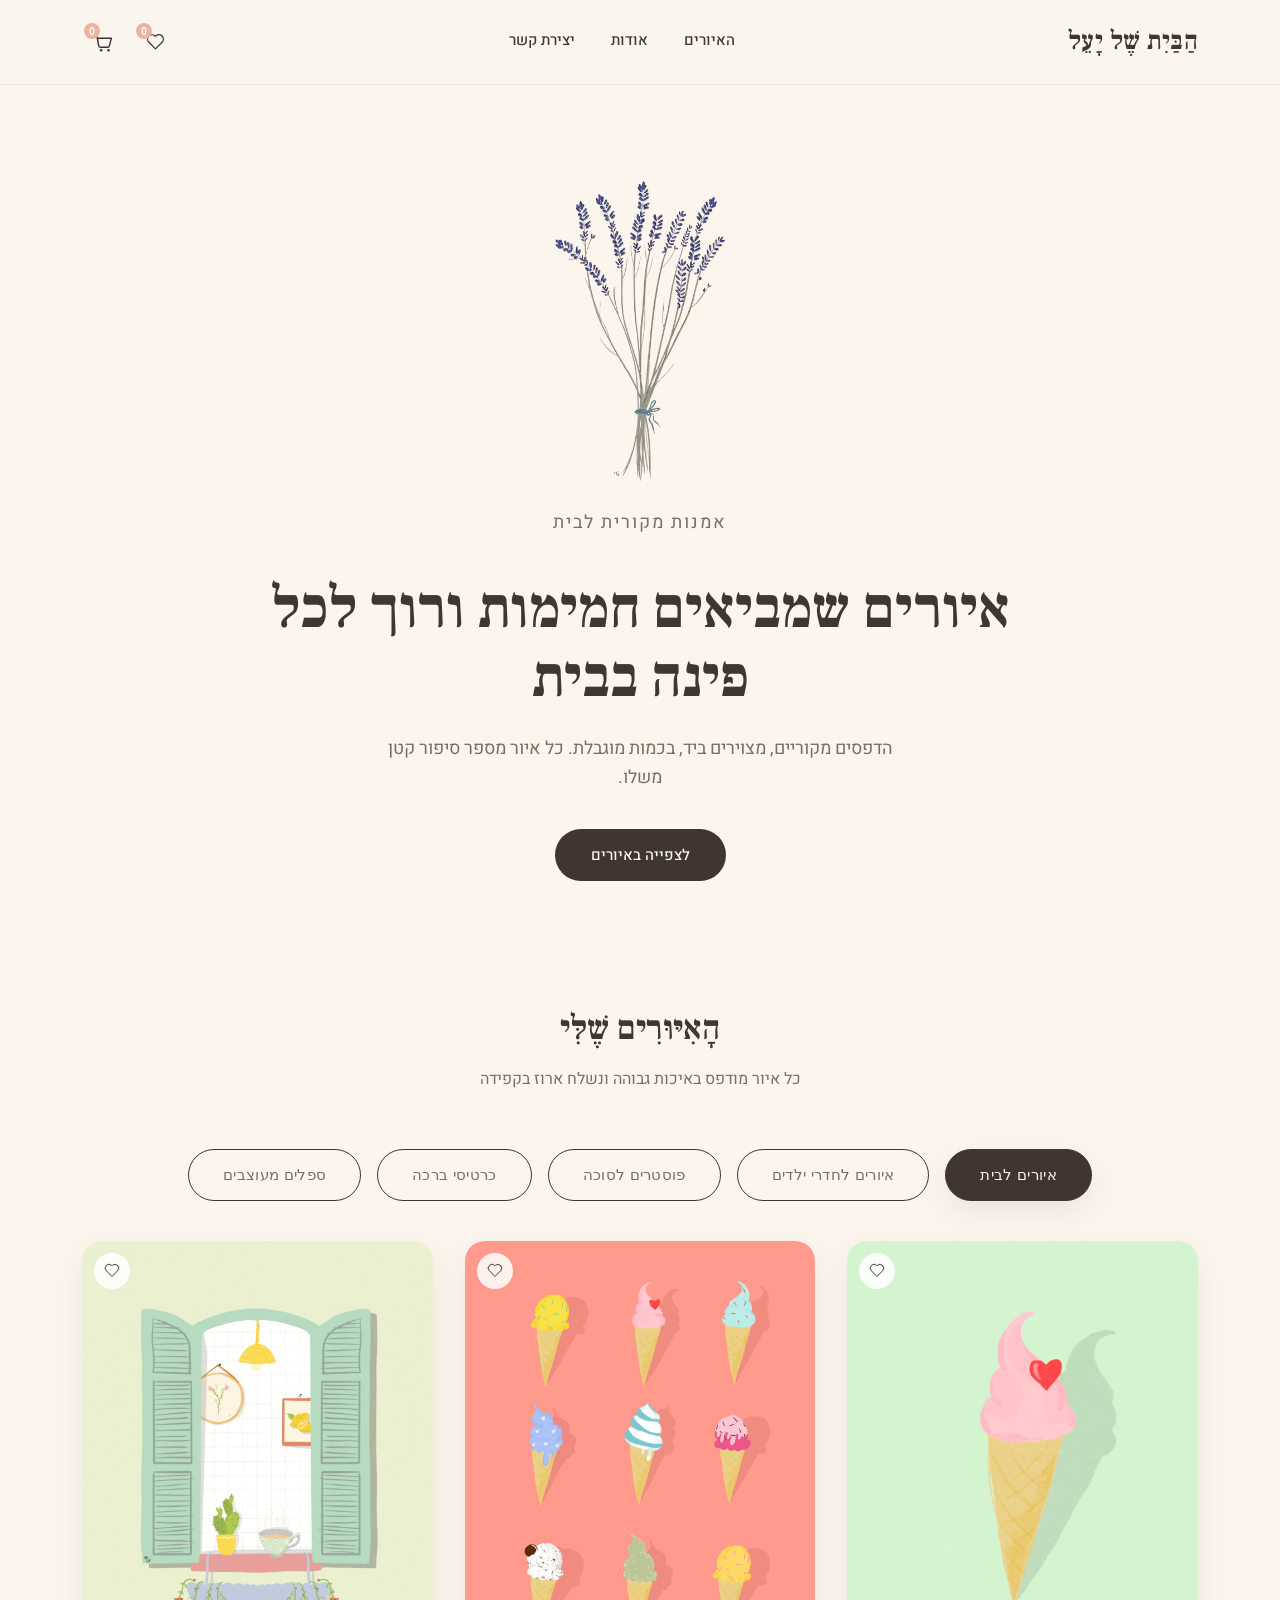
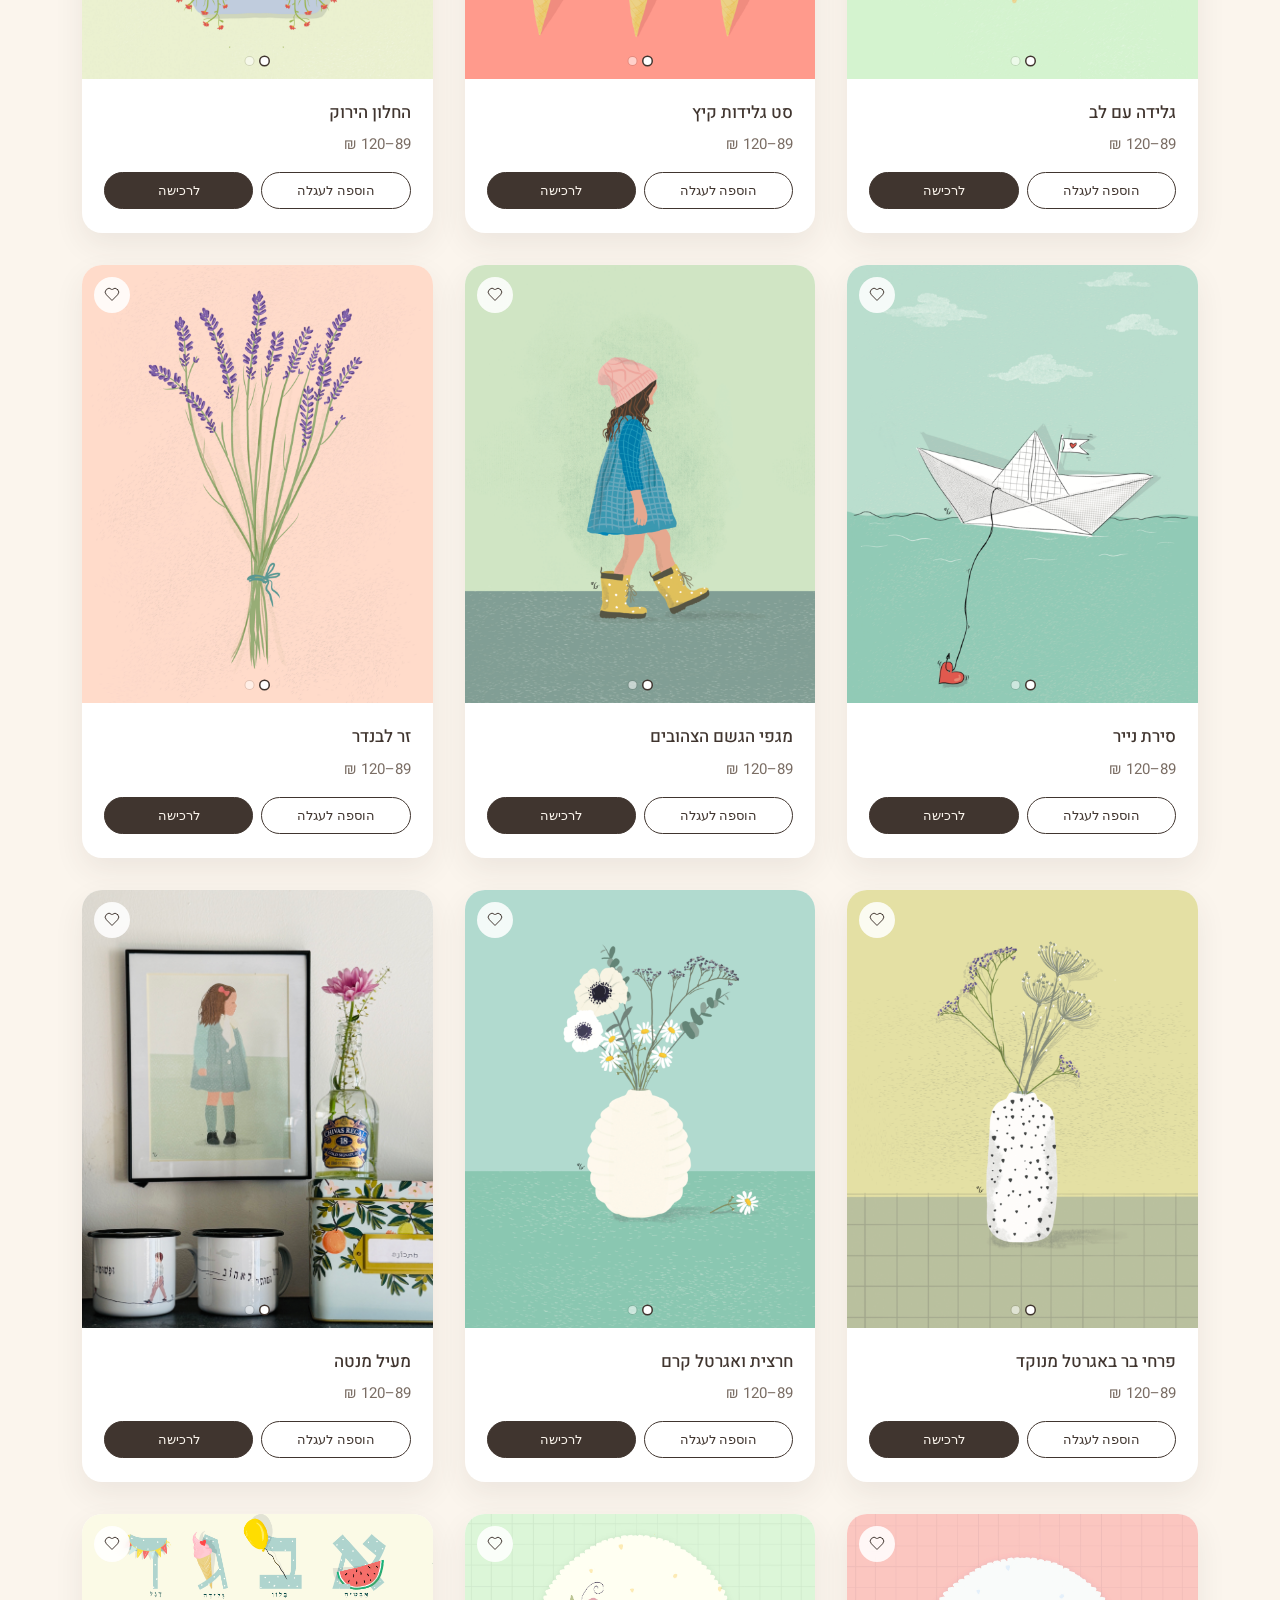
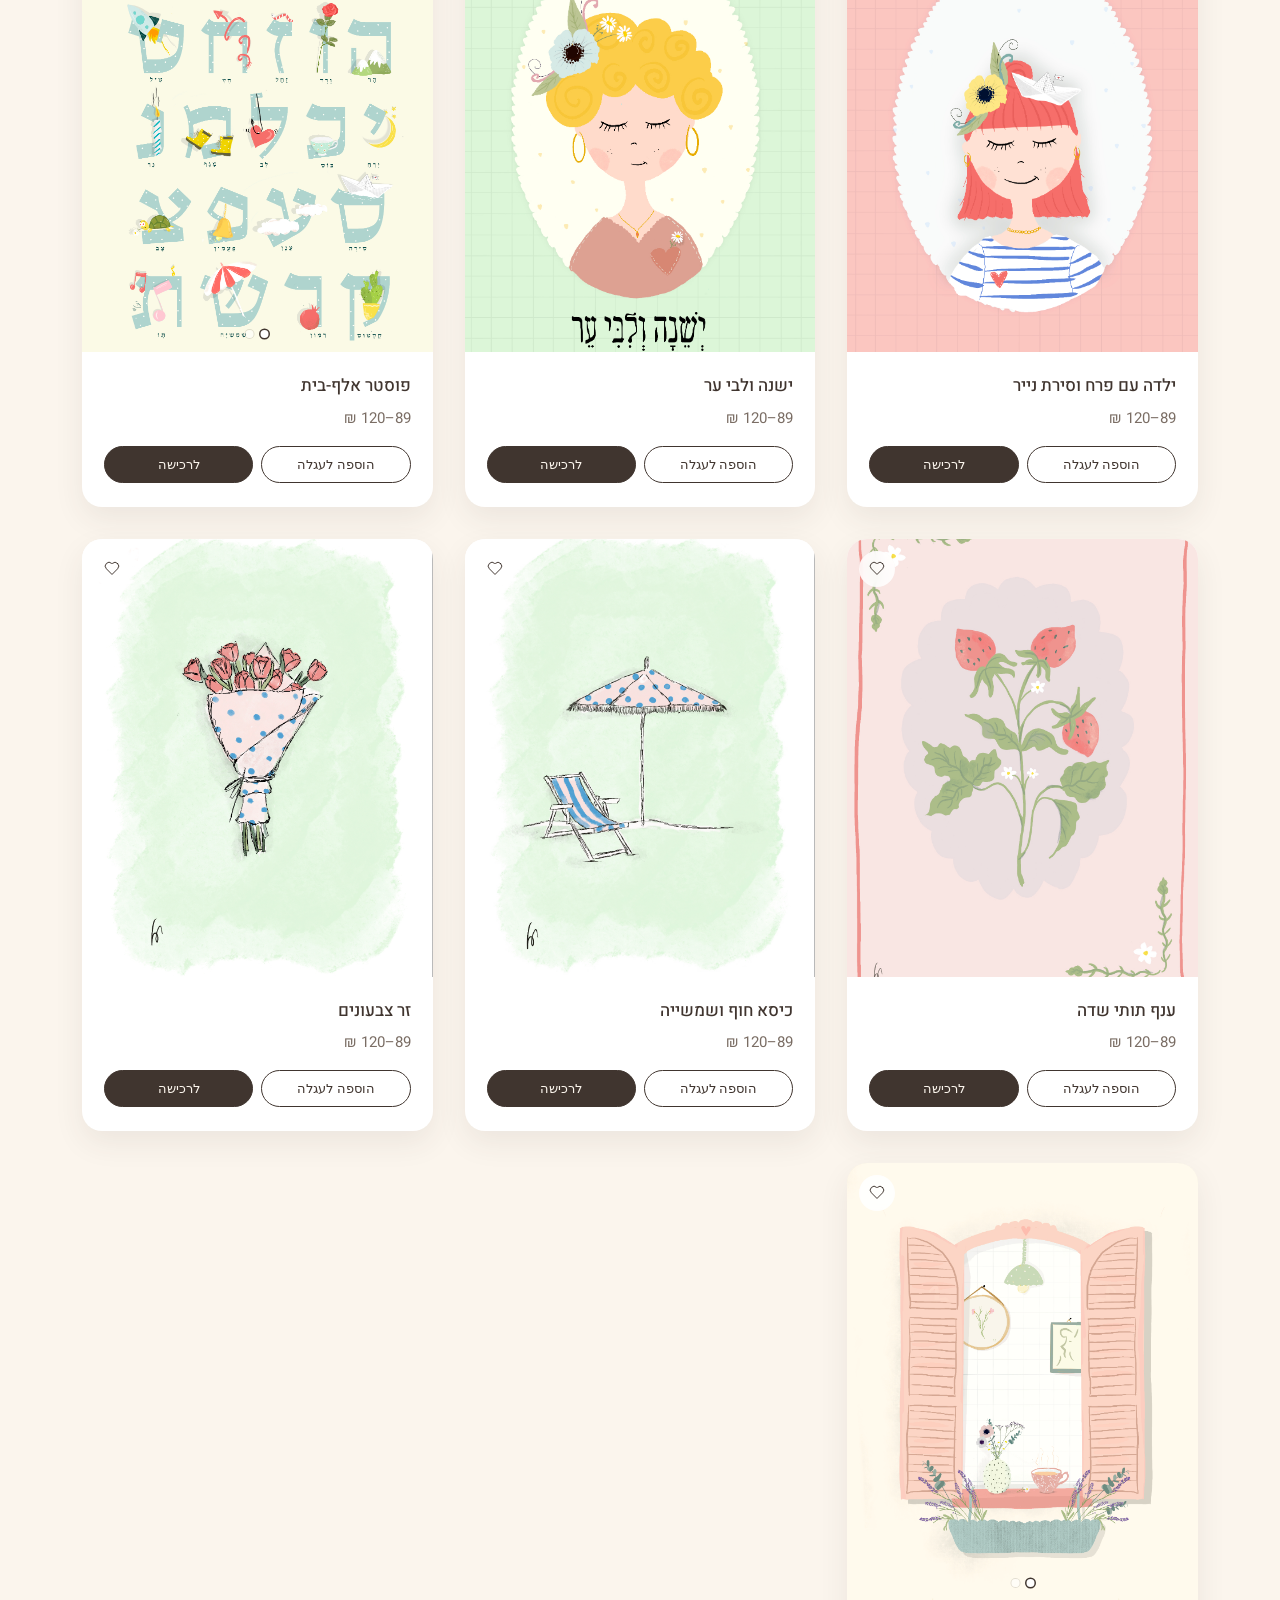
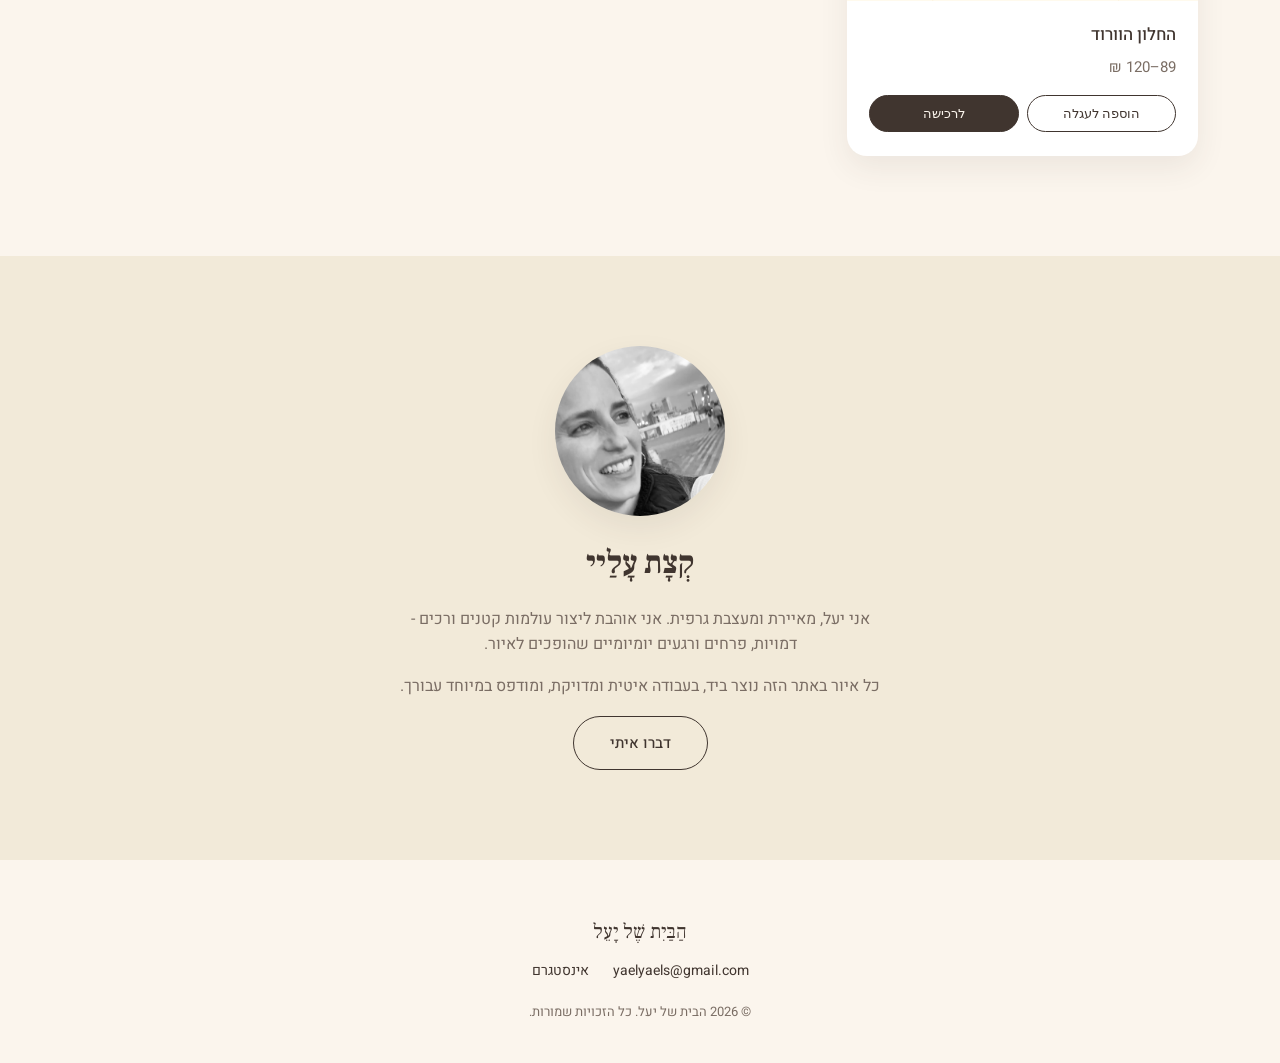
==== shop/index.html @ f5dd79ad "Add illustration shop site under /shop Full storefront for Yael's illustrations, kids room prints, s" ====
<!DOCTYPE html>
<html lang="he" dir="rtl">
<head>
<meta charset="UTF-8">
<meta name="viewport" content="width=device-width, initial-scale=1.0">
<title>הַבַּיִת שֶׁל יָעֵל | איורים מקוריים</title>
<meta name="description" content="חנות איורים מקוריים - הדפסים ואמנות מקורית מאת יעל.">
<link rel="stylesheet" href="css/style.css?v=30">
</head>
<body>

<header class="site-header">
  <div class="container">
    <a href="#" class="logo">הַבַּיִת <span>שֶׁל יָעֵל</span></a>
    <nav class="nav-links">
      <a href="#gallery">האיורים</a>
      <a href="#about">אודות</a>
      <a href="#contact">יצירת קשר</a>
    </nav>
    <div class="header-icons">
      <button class="icon-btn" id="favorites-btn" aria-label="אהבתי">
        <svg viewBox="0 0 24 24" width="21" height="21"><path d="M19.5 4.6a5 5 0 0 0-7.1 0L12 5l-.4-.4a5 5 0 0 0-7.1 7.1L12 19.3l7.5-7.6a5 5 0 0 0 0-7.1z" fill="none" stroke="currentColor" stroke-width="1.4" stroke-linecap="round" stroke-linejoin="round"/></svg>
        <span class="badge" id="favorites-count">0</span>
      </button>
      <button class="icon-btn" id="cart-btn" aria-label="עגלת קניות">
        <svg viewBox="0 0 24 24" width="22" height="22"><path d="M3 4h2l2.4 12.2a2 2 0 0 0 2 1.6h7.6a2 2 0 0 0 2-1.6L21 8H6" fill="none" stroke="currentColor" stroke-width="1.6" stroke-linecap="round" stroke-linejoin="round"/><circle cx="10" cy="21" r="1.4" fill="currentColor"/><circle cx="18" cy="21" r="1.4" fill="currentColor"/></svg>
        <span class="badge" id="cart-count">0</span>
      </button>
    </div>
  </div>
</header>

<section class="hero">
  <div class="container hero-content">
    <img src="images/hero-flower.png" alt="" class="hero-illustration">
    <p class="hero-eyebrow">אמנות מקורית לבית</p>
    <h1>איורים שמביאים חמימות ורוך לכל פינה בבית</h1>
    <p>הדפסים מקוריים, מצוירים ביד, בכמות מוגבלת. כל איור מספר סיפור קטן משלו.</p>
    <a href="#gallery" class="btn btn-primary">לצפייה באיורים</a>
  </div>
</section>

<section class="gallery-section" id="gallery">
  <div class="container">
    <h2 class="section-title">הָאִיּוּרִים שֶׁלִּי</h2>
    <p class="section-subtitle" id="section-subtitle">כל איור מודפס באיכות גבוהה ונשלח ארוז בקפידה</p>
    <div class="category-tabs">
      <button class="category-tab active" data-category="home">איורים לבית</button>
      <button class="category-tab" data-category="kids">איורים לחדרי ילדים</button>
      <button class="category-tab" data-category="sukkah">פוסטרים לסוכה</button>
      <button class="category-tab" data-category="cards">כרטיסי ברכה</button>
      <button class="category-tab" data-category="cups">ספלים מעוצבים</button>
    </div>
    <div class="density-toggle" id="density-toggle">
      <button class="density-btn" data-density="1" aria-label="תצוגה גדולה">
        <svg viewBox="0 0 24 24" width="16" height="16"><rect x="4" y="4" width="16" height="16" rx="2" fill="none" stroke="currentColor" stroke-width="1.6"/></svg>
      </button>
      <button class="density-btn" data-density="2" aria-label="תצוגה בינונית">
        <svg viewBox="0 0 24 24" width="16" height="16"><rect x="3" y="4" width="8" height="16" rx="1.5" fill="none" stroke="currentColor" stroke-width="1.6"/><rect x="13" y="4" width="8" height="16" rx="1.5" fill="none" stroke="currentColor" stroke-width="1.6"/></svg>
      </button>
    </div>
    <div class="gallery-grid" id="gallery-grid"></div>
  </div>
</section>

<section class="about-section" id="about">
  <div class="container about-content">
    <img src="images/about-yael.jpg?v=3" alt="יעל" class="about-avatar">
    <h2>קְצָת עָלַיי</h2>
    <p>אני יעל, מאיירת ומעצבת גרפית. אני אוהבת ליצור עולמות קטנים ורכים - דמויות, פרחים ורגעים יומיומיים שהופכים לאיור.</p>
    <p>כל איור באתר הזה נוצר ביד, בעבודה איטית ומדויקת, ומודפס במיוחד עבורך.</p>
    <a href="#contact" class="btn btn-outline">דברו איתי</a>
  </div>
</section>

<footer class="site-footer" id="contact">
  <div class="container">
    <p class="footer-logo">הַבַּיִת שֶׁל יָעֵל</p>
    <div class="footer-links">
      <a href="mailto:yaelyaels@gmail.com">yaelyaels@gmail.com</a>
      <a href="https://instagram.com" target="_blank" rel="noopener">אינסטגרם</a>
    </div>
    <p class="footer-note">© 2026 הבית של יעל. כל הזכויות שמורות.</p>
  </div>
</footer>

<!-- תבנית כרטיס מוצר (משוכפלת ע"י JavaScript) -->
<template id="product-card-template">
  <article class="product-card">
    <div class="product-image">
      <img class="js-image" src="" alt="">
      <video class="js-video" muted loop playsinline></video>
      <button class="heart-btn js-heart" aria-label="הוספה למועדפים" aria-pressed="false">
        <svg viewBox="0 0 24 24" width="18" height="18"><path d="M19.5 4.6a5 5 0 0 0-7.1 0L12 5l-.4-.4a5 5 0 0 0-7.1 7.1L12 19.3l7.5-7.6a5 5 0 0 0 0-7.1z"/></svg>
      </button>
      <div class="image-dots js-dots"></div>
    </div>
    <div class="product-info">
      <h3 class="product-title js-title"></h3>
      <p class="product-price js-price"></p>
      <div class="card-actions">
        <button class="btn-action btn-cart js-cart-toggle" data-mode="cart">הוספה לעגלה</button>
        <button class="btn-action btn-buy js-buy-toggle" data-mode="buy">לרכישה</button>
      </div>
      <div class="size-accordion js-accordion" hidden>
        <p class="size-accordion-label">בחרי גודל:</p>
        <div class="js-size-rows"></div>
      </div>
    </div>
  </article>
</template>

<!-- תבנית שורת גודל בתוך האקורדיון -->
<template id="size-row-template">
  <button type="button" class="size-row">
    <span class="size-row-label"></span>
    <span class="size-row-price"></span>
  </button>
</template>

<!-- תבנית נקודה בקרוסלת תמונות -->
<template id="image-dot-template">
  <button type="button" class="image-dot" aria-label="תמונה נוספת"></button>
</template>

<!-- מגירת מועדפים -->
<div class="panel-overlay" id="favorites-overlay">
  <aside class="side-panel">
    <div class="side-panel-header">
      <h2>אהבתי</h2>
      <button class="panel-close js-close-favorites" aria-label="סגירה">✕</button>
    </div>
    <div class="side-panel-body" id="favorites-list"></div>
  </aside>
</div>

<!-- מגירת עגלה -->
<div class="panel-overlay" id="cart-overlay">
  <aside class="side-panel">
    <div class="side-panel-header">
      <h2>עגלת קניות</h2>
      <button class="panel-close js-close-cart" aria-label="סגירה">✕</button>
    </div>
    <div class="side-panel-body" id="cart-list"></div>
    <div class="side-panel-footer">
      <div class="cart-total">
        <span>סה"כ</span>
        <span id="cart-total-price">0 ₪</span>
      </div>
      <p class="cart-note">כל מוצר נרכש בנפרד דרך קישור הרכישה שלו</p>
    </div>
  </aside>
</div>

<div class="panel-overlay" id="lightbox-overlay">
  <button class="lightbox-close" id="lightbox-close" aria-label="סגירה">✕</button>
  <img id="lightbox-image" src="" alt="" class="lightbox-image">
</div>

<div class="toast" id="toast"></div>

<script src="js/products.js?v=30"></script>
<script src="js/script.js?v=30"></script>
</body>
</html>
---- shop/css/style.css ----
@import url('https://fonts.googleapis.com/css2?family=Heebo:wght@300;400;500;700&family=Frank+Ruhl+Libre:wght@400;500;700&display=swap');

:root {
  --cream: #fbf5ed;
  --cream-deep: #f2ead9;
  --blush: #f3cabb;
  --blush-deep: #ecb4a0;
  --sage: #b9cabb;
  --sage-deep: #9db69f;
  --ink: #40352f;
  --ink-soft: #7a6d64;
  --white: #ffffff;
  --shadow: 0 12px 30px rgba(64, 53, 47, 0.08);
  --shadow-hover: 0 18px 40px rgba(64, 53, 47, 0.14);
}

* {
  box-sizing: border-box;
  margin: 0;
  padding: 0;
}

html {
  scroll-behavior: smooth;
}

body {
  font-family: 'Heebo', sans-serif;
  background: var(--cream);
  color: var(--ink);
  line-height: 1.6;
}

img {
  max-width: 100%;
  display: block;
}

a {
  color: inherit;
  text-decoration: none;
}

.container {
  max-width: 1180px;
  margin: 0 auto;
  padding: 0 32px;
}

/* Header */
.site-header {
  position: sticky;
  top: 0;
  z-index: 50;
  background: rgba(250, 246, 239, 0.9);
  backdrop-filter: blur(8px);
  border-bottom: 1px solid rgba(64, 53, 47, 0.08);
}

.site-header .container {
  display: flex;
  align-items: center;
  justify-content: space-between;
  height: 84px;
}

.logo {
  font-family: 'Frank Ruhl Libre', serif;
  font-size: 26px;
  font-weight: 700;
  letter-spacing: 0.5px;
}


.nav-links {
  display: flex;
  gap: 36px;
  font-size: 15px;
  font-weight: 500;
}

.nav-links a {
  position: relative;
  padding-bottom: 4px;
}

.nav-links a::after {
  content: '';
  position: absolute;
  bottom: 0;
  right: 0;
  width: 0;
  height: 2px;
  background: var(--blush-deep);
  transition: width 0.25s ease;
}

.nav-links a:hover::after {
  width: 100%;
}

.header-icons {
  display: flex;
  gap: 10px;
}

.icon-btn {
  position: relative;
  width: 42px;
  height: 42px;
  border-radius: 50%;
  border: none;
  background: transparent;
  color: var(--ink);
  cursor: pointer;
  display: flex;
  align-items: center;
  justify-content: center;
  transition: background 0.2s ease;
}

.icon-btn:hover {
  background: var(--cream-deep);
}

.badge {
  position: absolute;
  top: 2px;
  left: 2px;
  min-width: 16px;
  height: 16px;
  padding: 0 4px;
  border-radius: 999px;
  background: var(--blush-deep);
  color: var(--white);
  font-size: 10px;
  font-weight: 700;
  display: flex;
  align-items: center;
  justify-content: center;
}

/* Hero */
.hero {
  padding: 96px 0 80px;
  text-align: center;
  position: relative;
  overflow: hidden;
}

.hero-content {
  position: relative;
  z-index: 1;
}

.hero-illustration {
  display: block;
  width: auto;
  max-width: 100%;
  height: 300px;
  max-height: 40vh;
  margin: 0 auto 28px;
}

.hero-eyebrow {
  font-size: 14px;
  letter-spacing: 2px;
  color: var(--ink-soft);
  text-transform: uppercase;
  margin-bottom: 18px;
}

.hero h1 {
  font-family: 'Frank Ruhl Libre', serif;
  font-size: clamp(36px, 6vw, 58px);
  font-weight: 700;
  line-height: 1.2;
  max-width: 760px;
  margin: 0 auto 22px;
}

.hero p {
  font-size: 18px;
  color: var(--ink-soft);
  max-width: 520px;
  margin: 0 auto 36px;
}

.btn {
  display: inline-block;
  padding: 14px 36px;
  border-radius: 999px;
  font-weight: 500;
  font-size: 15px;
  cursor: pointer;
  border: none;
  transition: transform 0.2s ease, box-shadow 0.2s ease;
}

.btn-primary {
  background: var(--ink);
  color: var(--cream);
}

.btn-primary:hover {
  transform: translateY(-2px);
  box-shadow: var(--shadow-hover);
}

.btn-outline {
  background: transparent;
  border: 1.5px solid var(--ink);
  color: var(--ink);
}

.btn-outline:hover {
  background: var(--ink);
  color: var(--cream);
}

/* Gallery */
.gallery-section {
  padding: 40px 0 100px;
}

.section-title {
  text-align: center;
  font-family: 'Frank Ruhl Libre', serif;
  font-size: 34px;
  margin-bottom: 12px;
}

.section-subtitle {
  text-align: center;
  color: var(--ink-soft);
  margin-bottom: 56px;
}

.category-tabs {
  display: flex;
  flex-wrap: wrap;
  justify-content: center;
  gap: 16px;
  margin-bottom: 40px;
}

.category-tab {
  padding: 16px 34px;
  border-radius: 999px;
  border: 1.5px solid var(--ink);
  background: transparent;
  color: var(--ink-soft);
  font-size: 15px;
  font-weight: 500;
  letter-spacing: 0.3px;
  cursor: pointer;
  transition: background 0.2s ease, color 0.2s ease, box-shadow 0.2s ease, border-color 0.2s ease;
}

.category-tab:hover {
  background: var(--cream-deep);
  color: var(--ink);
}

.category-tab.active {
  background: var(--ink);
  color: var(--cream);
  border-color: var(--ink);
  box-shadow: var(--shadow);
}

.density-toggle {
  display: none;
  justify-content: center;
  gap: 8px;
  margin-bottom: 20px;
}

.density-btn {
  width: 36px;
  height: 36px;
  border-radius: 8px;
  border: 1.5px solid var(--ink);
  background: transparent;
  color: var(--ink-soft);
  cursor: pointer;
  display: flex;
  align-items: center;
  justify-content: center;
  transition: background 0.2s ease, color 0.2s ease;
}

.density-btn:hover {
  color: var(--ink);
}

.density-btn.active {
  background: var(--ink);
  color: var(--cream);
}

.gallery-grid {
  display: grid;
  grid-template-columns: repeat(auto-fill, minmax(260px, 1fr));
  gap: 32px;
}

@media (max-width: 720px) {
  .density-toggle {
    display: flex;
  }

  .gallery-grid.density-1 {
    grid-template-columns: 1fr;
  }

  .gallery-grid.density-2 {
    grid-template-columns: repeat(2, 1fr);
    gap: 14px;
  }

  .gallery-grid.density-2 .card-actions {
    flex-direction: column;
  }

  .gallery-grid.density-2 .video-card {
    grid-column: 1 / -1;
  }
}

.product-card {
  background: var(--white);
  border-radius: 20px;
  overflow: hidden;
  box-shadow: var(--shadow);
  transition: transform 0.3s ease, box-shadow 0.3s ease;
  display: flex;
  flex-direction: column;
}

.product-card:hover {
  transform: translateY(-6px);
  box-shadow: var(--shadow-hover);
}

.product-image {
  position: relative;
  aspect-ratio: 4 / 5;
  overflow: hidden;
  background: var(--cream-deep);
}

.product-image.poster-ratio {
  aspect-ratio: 842 / 1190;
}

.product-image.card-photo-ratio {
  aspect-ratio: 9 / 16;
}

.heart-btn {
  position: absolute;
  top: 12px;
  left: 12px;
  width: 36px;
  height: 36px;
  border-radius: 50%;
  border: none;
  background: rgba(255, 255, 255, 0.85);
  backdrop-filter: blur(4px);
  color: var(--ink);
  cursor: pointer;
  display: flex;
  align-items: center;
  justify-content: center;
  transition: transform 0.2s ease, color 0.2s ease;
}

.heart-btn svg {
  fill: none;
  stroke: currentColor;
  stroke-width: 1.3;
  stroke-linecap: round;
  stroke-linejoin: round;
}

.heart-btn:hover {
  transform: scale(1.08);
}

.heart-btn.active {
  color: var(--blush-deep);
}

.heart-btn.active svg {
  fill: var(--blush-deep);
  stroke: var(--blush-deep);
}

.image-dots {
  position: absolute;
  bottom: 14px;
  left: 50%;
  transform: translateX(-50%);
  display: flex;
  gap: 7px;
  z-index: 2;
}

.image-dot {
  width: 8px;
  height: 8px;
  border-radius: 50%;
  border: none;
  padding: 0;
  background: rgba(255, 255, 255, 0.55);
  box-shadow: 0 0 0 1px rgba(64, 53, 47, 0.15);
  cursor: pointer;
  transition: background 0.2s ease, transform 0.2s ease;
}

.image-dot:hover {
  transform: scale(1.15);
}

.image-dot.active {
  background: var(--white);
  box-shadow: 0 0 0 1.5px var(--ink);
}

.product-image img {
  width: 100%;
  height: 100%;
  object-fit: cover;
  transition: transform 0.5s ease;
}

.product-card:hover .product-image img {
  transform: scale(1.06);
}

.product-image video {
  width: 100%;
  height: 100%;
  object-fit: cover;
  display: block;
}

@media (min-width: 721px) {
  /* דסקטופ: מחליפים מקום בין הוידאו לכרטיס שאחריו, כך שהוידאו יושב במקום הטבעי שלו (משמאל בשורה) ולא נשאר חור */
  .video-card + .product-card {
    order: 999;
  }
}

.product-info {
  padding: 20px 22px 24px;
  display: flex;
  flex-direction: column;
  gap: 6px;
  flex: 1;
}

.product-title {
  font-size: 17px;
  font-weight: 500;
}

.product-price {
  color: var(--ink-soft);
  font-size: 15px;
}

.card-actions {
  display: flex;
  gap: 8px;
  margin-top: 10px;
}

.btn-action {
  flex: 1;
  padding: 10px 12px;
  border-radius: 999px;
  font-size: 13px;
  font-weight: 500;
  cursor: pointer;
  border: 1.5px solid var(--ink);
  background: transparent;
  color: var(--ink);
  transition: background 0.2s ease, color 0.2s ease;
}

.btn-cart:hover {
  background: var(--cream-deep);
}

.btn-buy {
  background: var(--ink);
  color: var(--cream);
  border-color: var(--ink);
}

.btn-buy:hover {
  background: var(--blush-deep);
  border-color: var(--blush-deep);
}

.size-accordion {
  margin-top: 12px;
  padding-top: 12px;
  border-top: 1px solid rgba(64, 53, 47, 0.1);
}

.size-accordion-label {
  font-size: 13px;
  color: var(--ink-soft);
  margin-bottom: 8px;
}

.size-row {
  width: 100%;
  display: flex;
  align-items: center;
  justify-content: space-between;
  padding: 10px 12px;
  margin-bottom: 6px;
  border-radius: 12px;
  border: 1px solid rgba(64, 53, 47, 0.15);
  background: var(--cream);
  cursor: pointer;
  font-size: 14px;
  transition: border-color 0.2s ease, background 0.2s ease;
}

.size-row:last-child {
  margin-bottom: 0;
}

.size-row:hover {
  border-color: var(--blush-deep);
  background: var(--white);
}

.size-row-label {
  font-weight: 500;
}

.size-row-price {
  color: var(--ink-soft);
}

/* Empty state (no products yet) */
.empty-state {
  text-align: center;
  padding: 80px 20px;
  color: var(--ink-soft);
  grid-column: 1 / -1;
}

/* Side panels (favorites / cart) */
.panel-overlay {
  position: fixed;
  inset: 0;
  background: rgba(64, 53, 47, 0.45);
  z-index: 100;
  opacity: 0;
  pointer-events: none;
  transition: opacity 0.25s ease;
}

.panel-overlay.active {
  opacity: 1;
  pointer-events: auto;
}

.side-panel {
  position: absolute;
  top: 0;
  right: 0;
  height: 100%;
  width: min(400px, 100%);
  background: var(--white);
  display: flex;
  flex-direction: column;
  transform: translateX(100%);
  transition: transform 0.3s ease;
}

.panel-overlay.active .side-panel {
  transform: translateX(0);
}

.side-panel-header {
  display: flex;
  align-items: center;
  justify-content: space-between;
  padding: 24px 24px 16px;
  border-bottom: 1px solid rgba(64, 53, 47, 0.1);
}

.side-panel-header h2 {
  font-family: 'Frank Ruhl Libre', serif;
  font-size: 22px;
}

.panel-close {
  width: 34px;
  height: 34px;
  border-radius: 50%;
  border: none;
  background: var(--cream);
  cursor: pointer;
  font-size: 16px;
}

.panel-close:hover {
  background: var(--blush);
}

.side-panel-body {
  flex: 1;
  overflow-y: auto;
  padding: 16px 24px;
}

.panel-item {
  display: flex;
  align-items: center;
  gap: 12px;
  padding: 12px 0;
  border-bottom: 1px solid rgba(64, 53, 47, 0.08);
}

.panel-item img {
  width: 60px;
  height: 60px;
  border-radius: 10px;
  object-fit: cover;
  flex-shrink: 0;
}

.panel-item-info {
  flex: 1;
}

.panel-item-title {
  font-size: 14px;
  font-weight: 500;
  margin-bottom: 2px;
}

.panel-item-price {
  font-size: 13px;
  color: var(--ink-soft);
}

.panel-item-buy {
  display: inline-block;
  margin-top: 4px;
  font-size: 12px;
  font-weight: 600;
  color: var(--blush-deep);
  text-decoration: underline;
}

.panel-item-remove {
  width: 26px;
  height: 26px;
  border-radius: 50%;
  border: none;
  background: var(--cream-deep);
  cursor: pointer;
  font-size: 12px;
  flex-shrink: 0;
}

.panel-item-remove:hover {
  background: var(--blush);
}

.side-panel-footer {
  padding: 16px 24px 24px;
  border-top: 1px solid rgba(64, 53, 47, 0.1);
}

.cart-total {
  display: flex;
  justify-content: space-between;
  font-weight: 600;
  font-size: 16px;
  margin-bottom: 6px;
}

.cart-note {
  font-size: 12px;
  color: var(--ink-soft);
}

/* Toast */
.toast {
  position: fixed;
  bottom: 28px;
  left: 50%;
  transform: translateX(-50%) translateY(20px);
  background: var(--ink);
  color: var(--cream);
  padding: 12px 22px;
  border-radius: 999px;
  font-size: 14px;
  opacity: 0;
  pointer-events: none;
  transition: opacity 0.25s ease, transform 0.25s ease;
  z-index: 200;
}

.toast.active {
  opacity: 1;
  transform: translateX(-50%) translateY(0);
}

/* Lightbox */
#lightbox-overlay {
  display: flex;
  align-items: center;
  justify-content: center;
  padding: 24px;
}

.lightbox-image {
  max-width: 100%;
  max-height: 90vh;
  border-radius: 12px;
  box-shadow: 0 20px 60px rgba(0, 0, 0, 0.3);
}

.lightbox-close {
  position: fixed;
  top: 20px;
  left: 20px;
  width: 40px;
  height: 40px;
  border-radius: 50%;
  border: none;
  background: var(--white);
  color: var(--ink);
  font-size: 18px;
  cursor: pointer;
  display: flex;
  align-items: center;
  justify-content: center;
  z-index: 1;
}

.lightbox-close:hover {
  background: var(--blush);
}

/* About */
.about-section {
  background: var(--cream-deep);
  padding: 90px 0;
}

.about-content {
  max-width: 560px;
  margin: 0 auto;
  text-align: center;
  display: flex;
  flex-direction: column;
  align-items: center;
}

.about-avatar {
  width: 170px;
  height: 170px;
  border-radius: 50%;
  object-fit: cover;
  object-position: 25% 22%;
  box-shadow: var(--shadow);
  margin-bottom: 22px;
}

.about-content h2 {
  font-family: 'Frank Ruhl Libre', serif;
  font-size: 32px;
  margin-bottom: 18px;
}

.about-content p {
  color: var(--ink-soft);
  margin-bottom: 16px;
}

/* Footer */
.site-footer {
  padding: 56px 0 40px;
  text-align: center;
}

.footer-logo {
  font-family: 'Frank Ruhl Libre', serif;
  font-size: 20px;
  margin-bottom: 12px;
}

.footer-links {
  display: flex;
  justify-content: center;
  gap: 24px;
  margin-bottom: 20px;
  font-size: 14px;
}

.footer-note {
  color: var(--ink-soft);
  font-size: 13px;
}

@media (max-width: 720px) {
  .nav-links {
    display: none;
  }
}
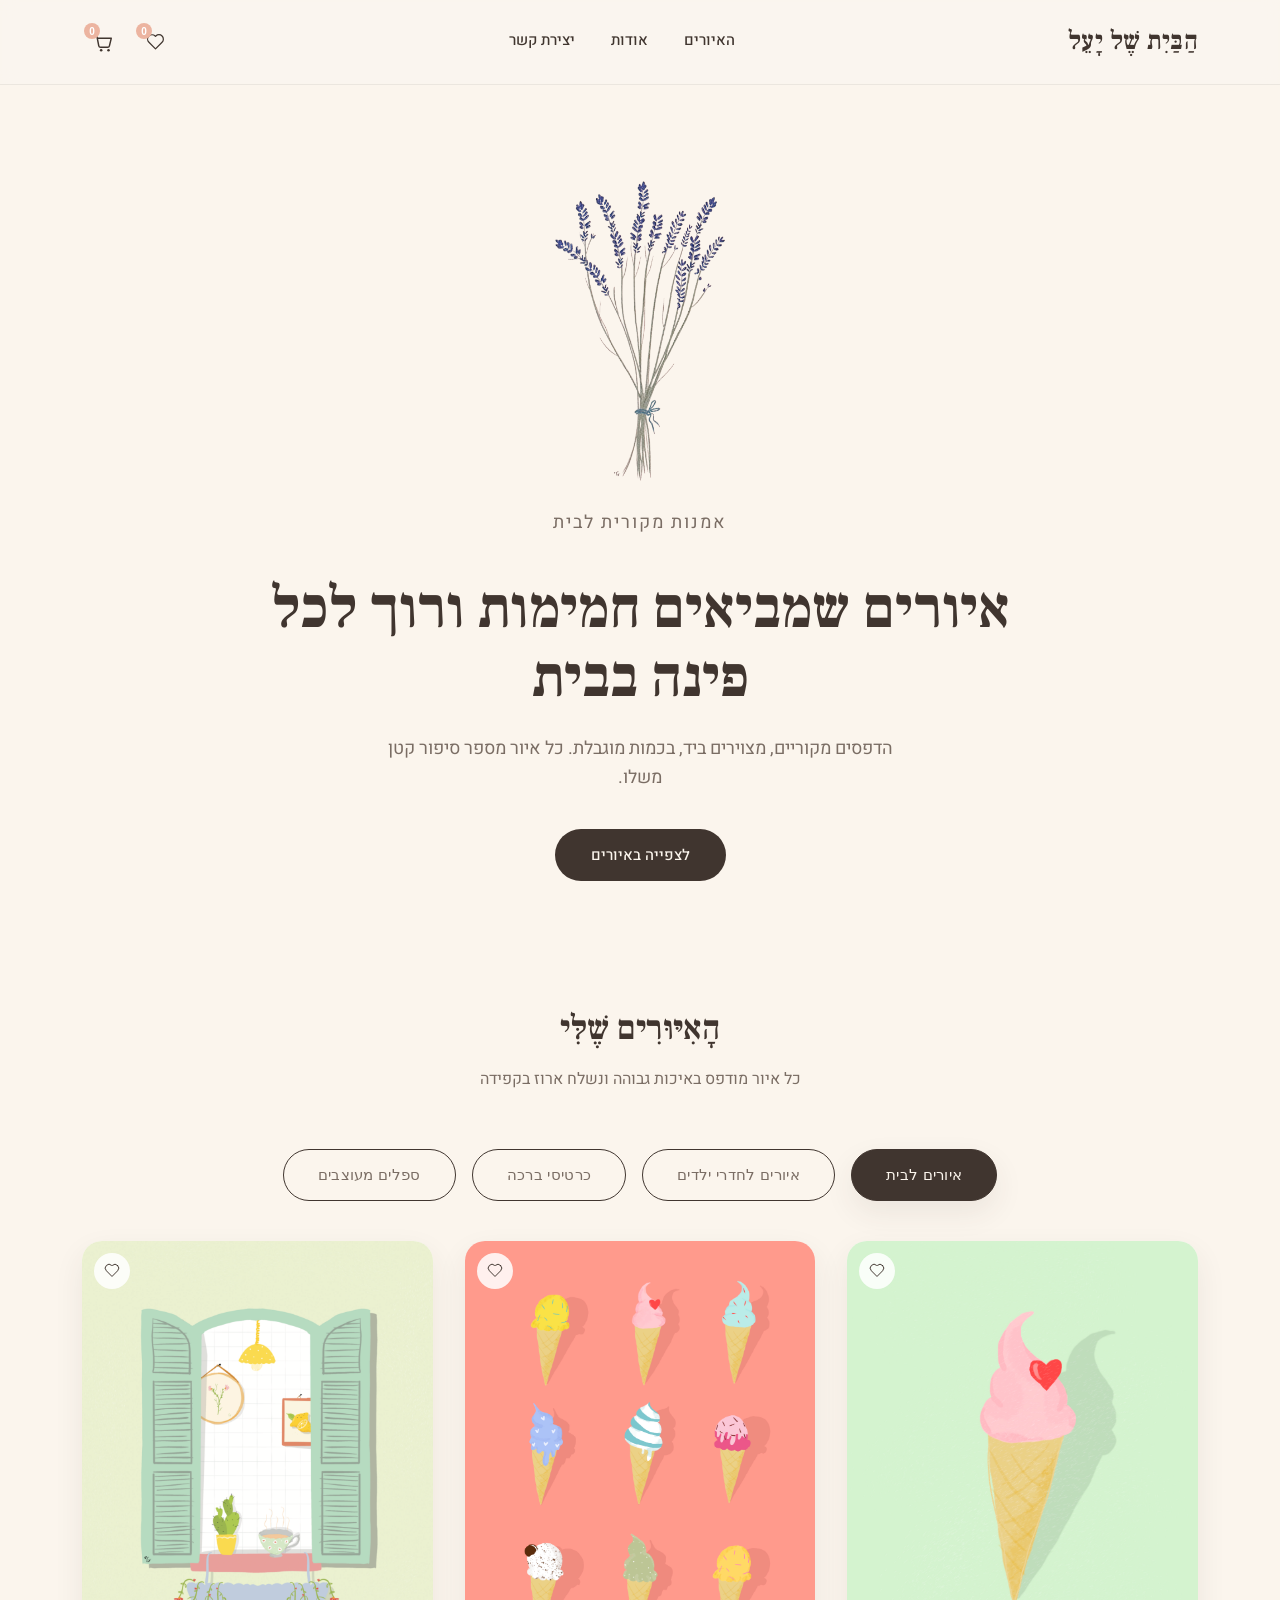
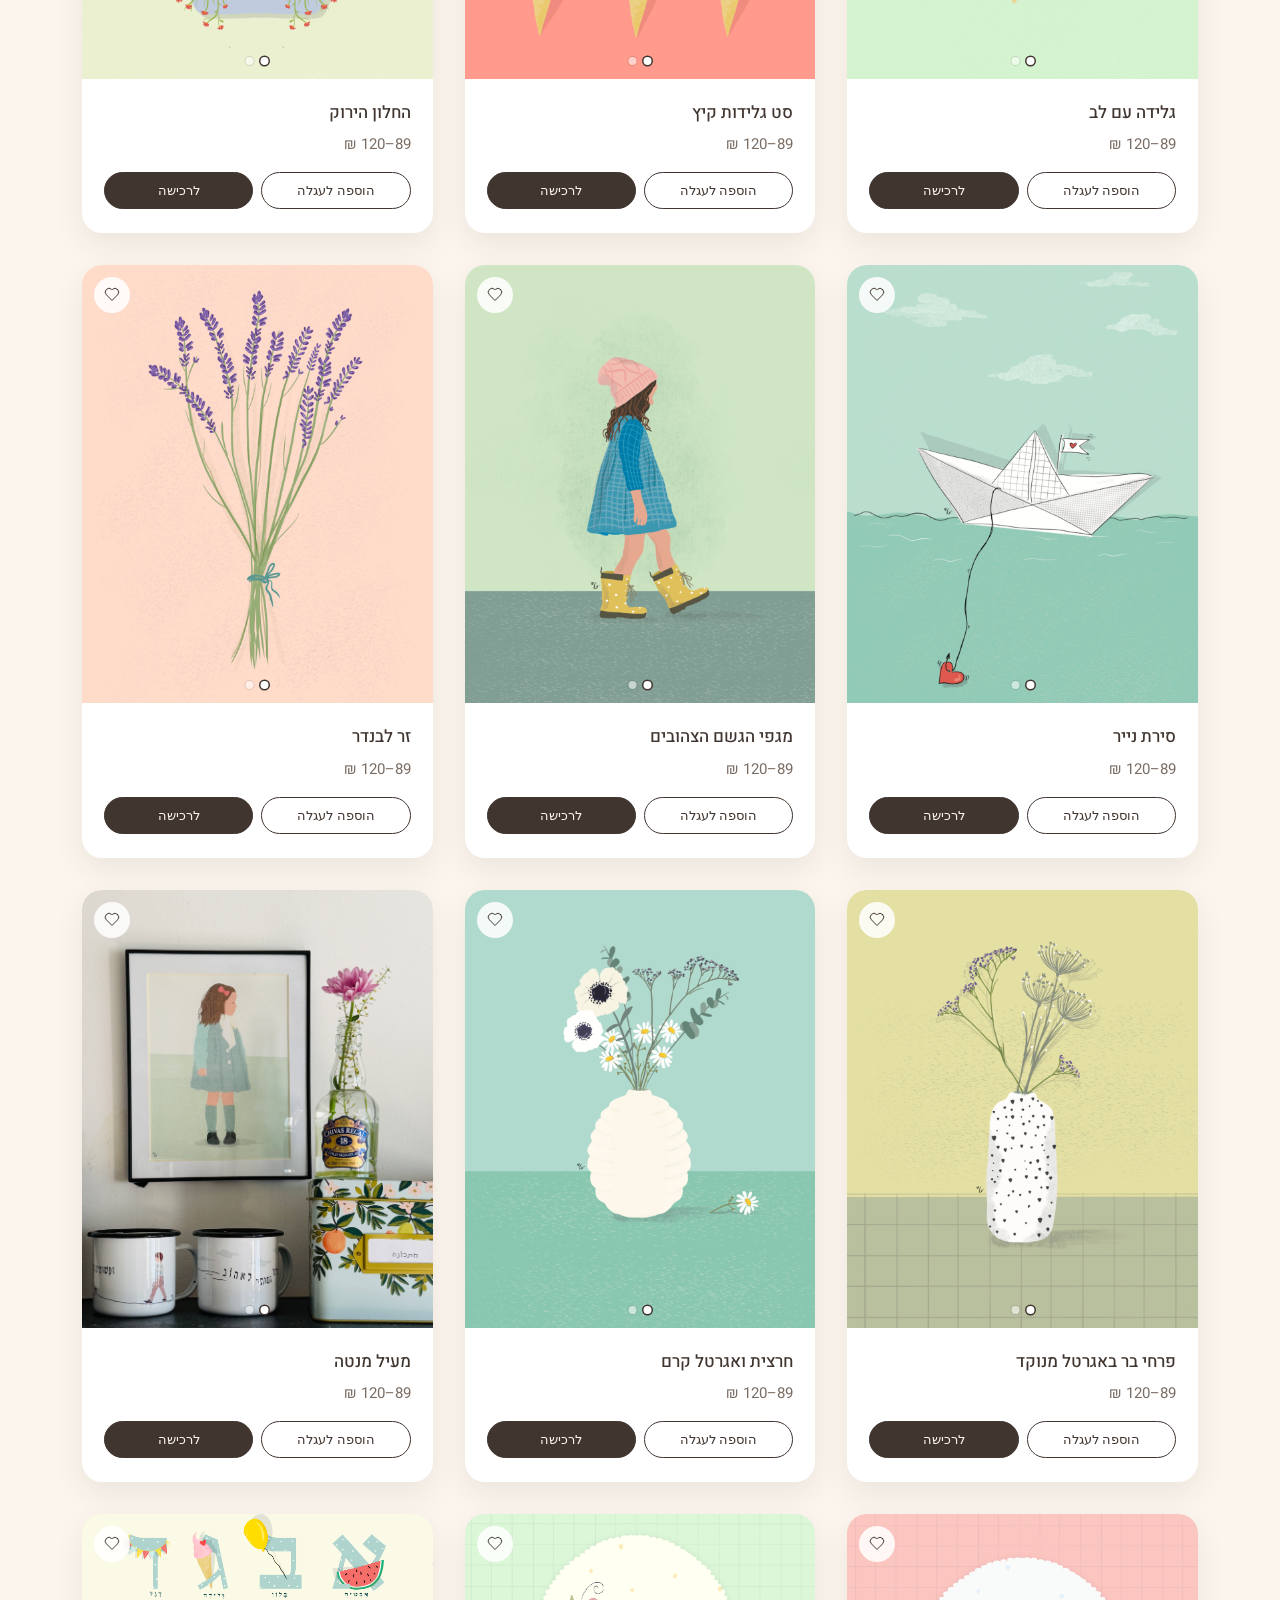
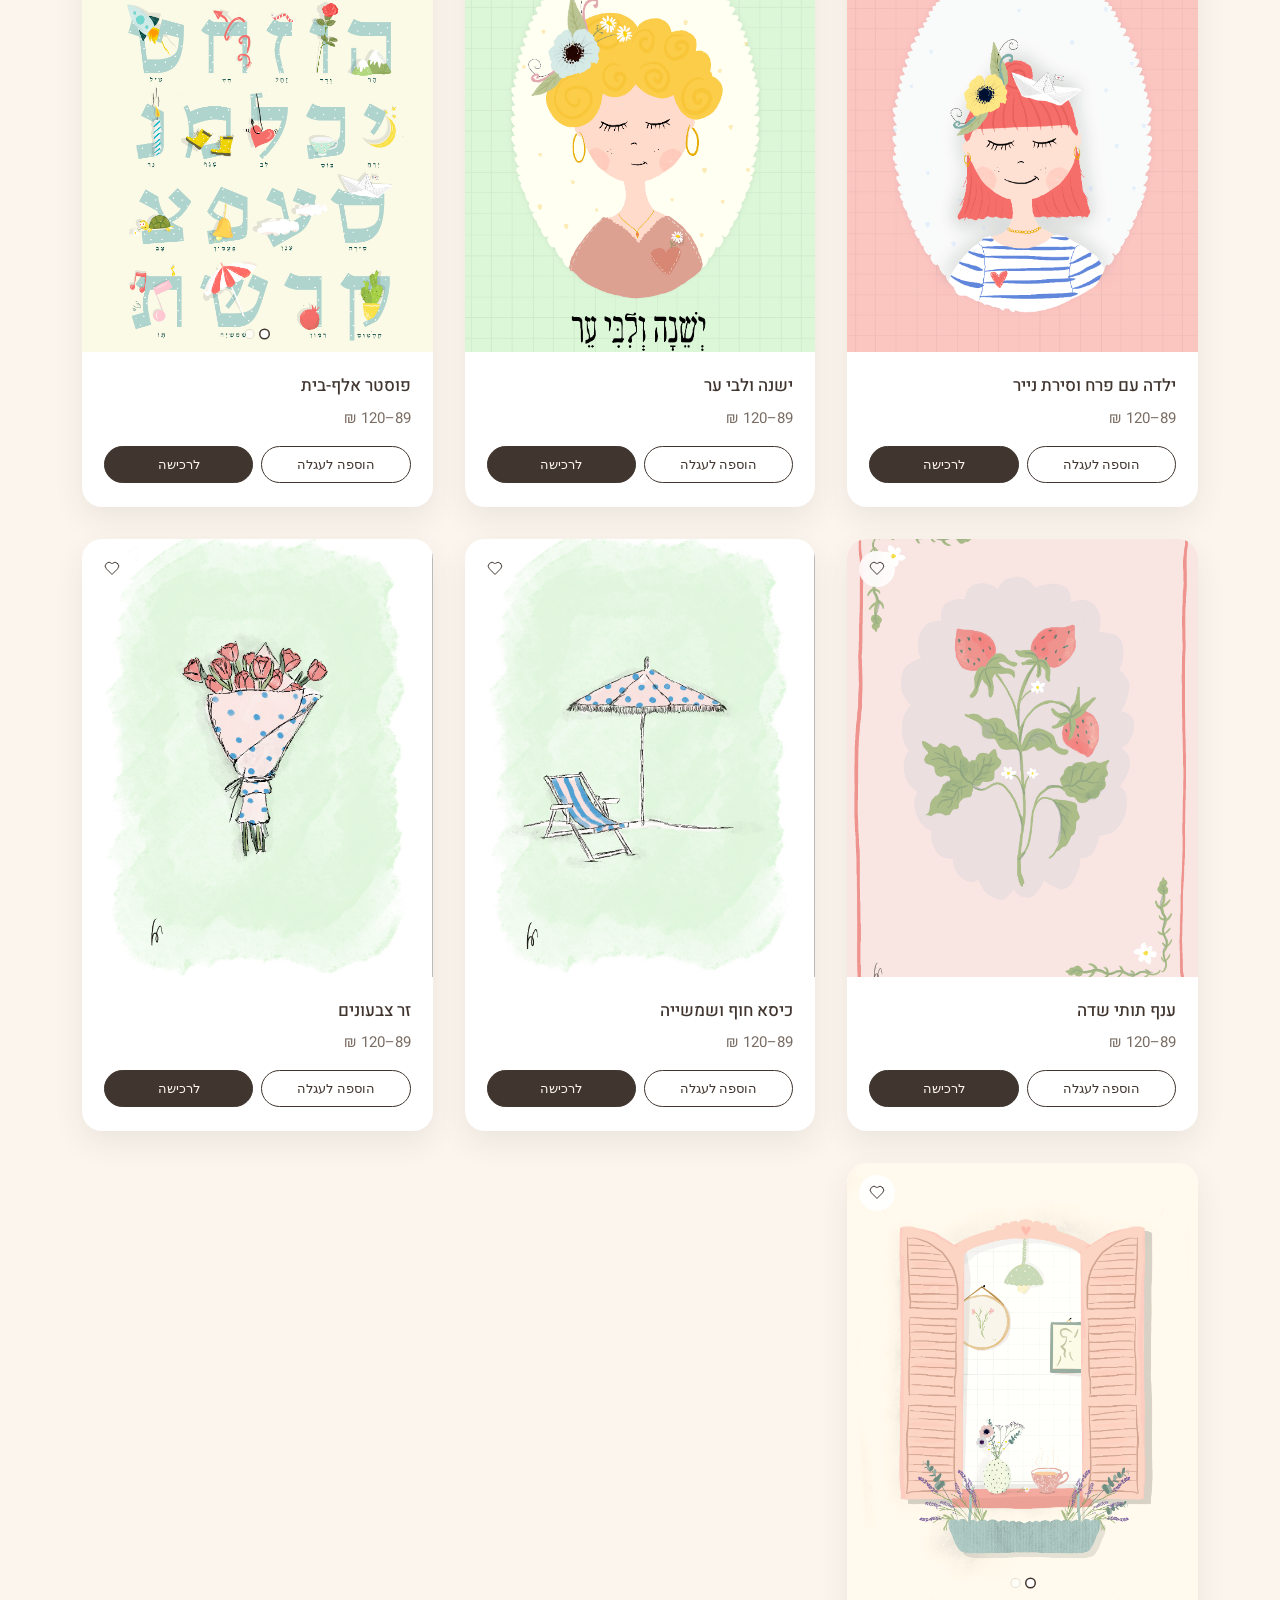
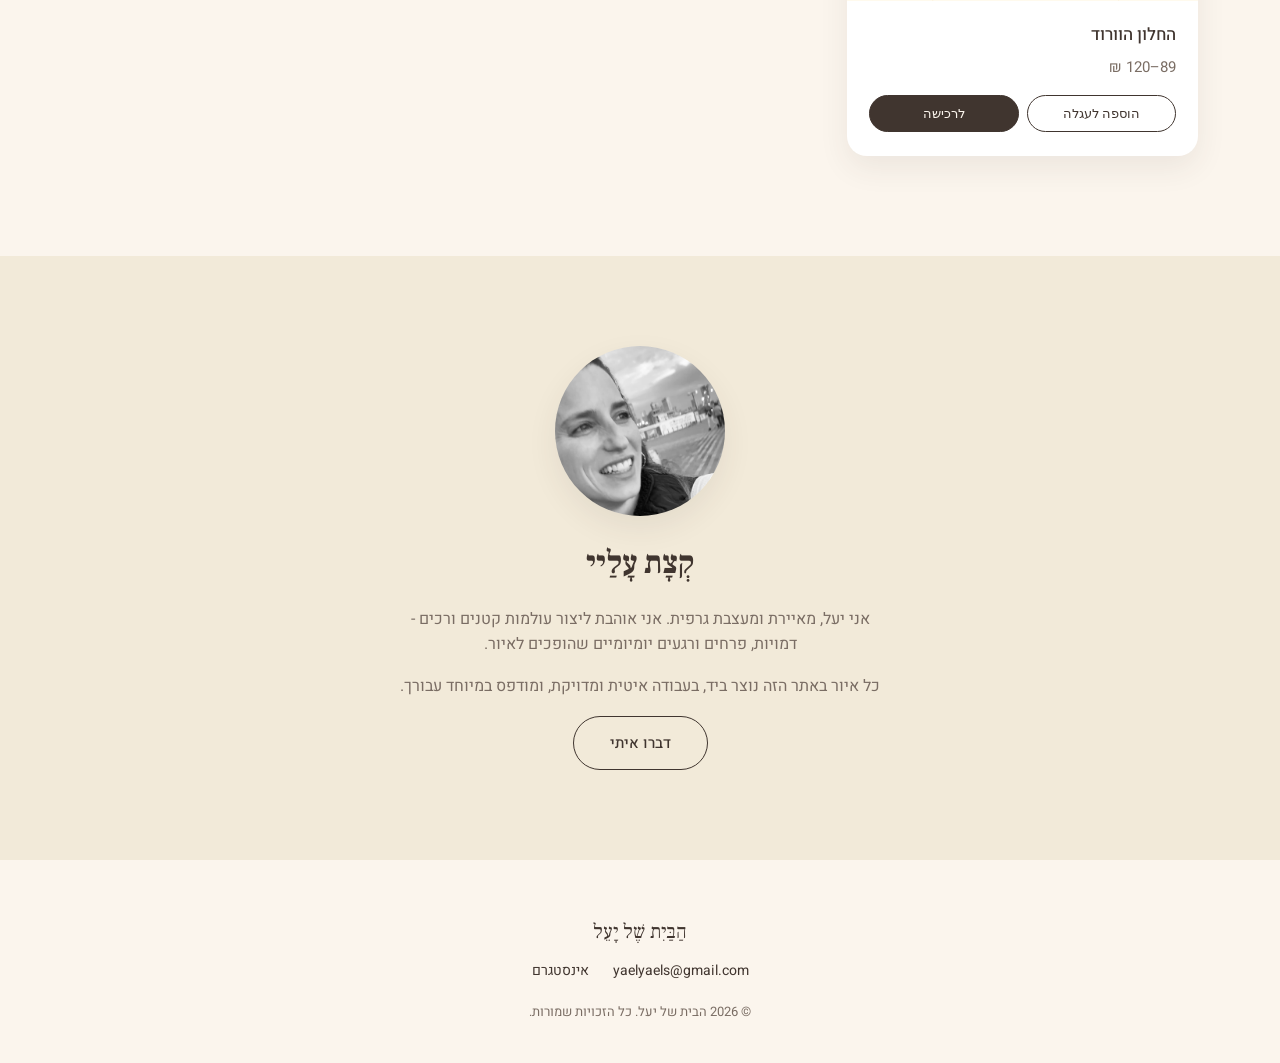
==== commit d92bd990: "Temporarily hide the Sukkah posters category in the shop Out of season - easy to re-enable later by " ====
--- a/shop/index.html
+++ b/shop/index.html
@@ -47,7 +47,8 @@
     <div class="category-tabs">
       <button class="category-tab active" data-category="home">איורים לבית</button>
       <button class="category-tab" data-category="kids">איורים לחדרי ילדים</button>
-      <button class="category-tab" data-category="sukkah">פוסטרים לסוכה</button>
+      <!-- הוסתר זמנית (לא בעונה) - להסיר את ה-hidden כדי להחזיר -->
+      <button class="category-tab" data-category="sukkah" hidden>פוסטרים לסוכה</button>
       <button class="category-tab" data-category="cards">כרטיסי ברכה</button>
       <button class="category-tab" data-category="cups">ספלים מעוצבים</button>
     </div>
